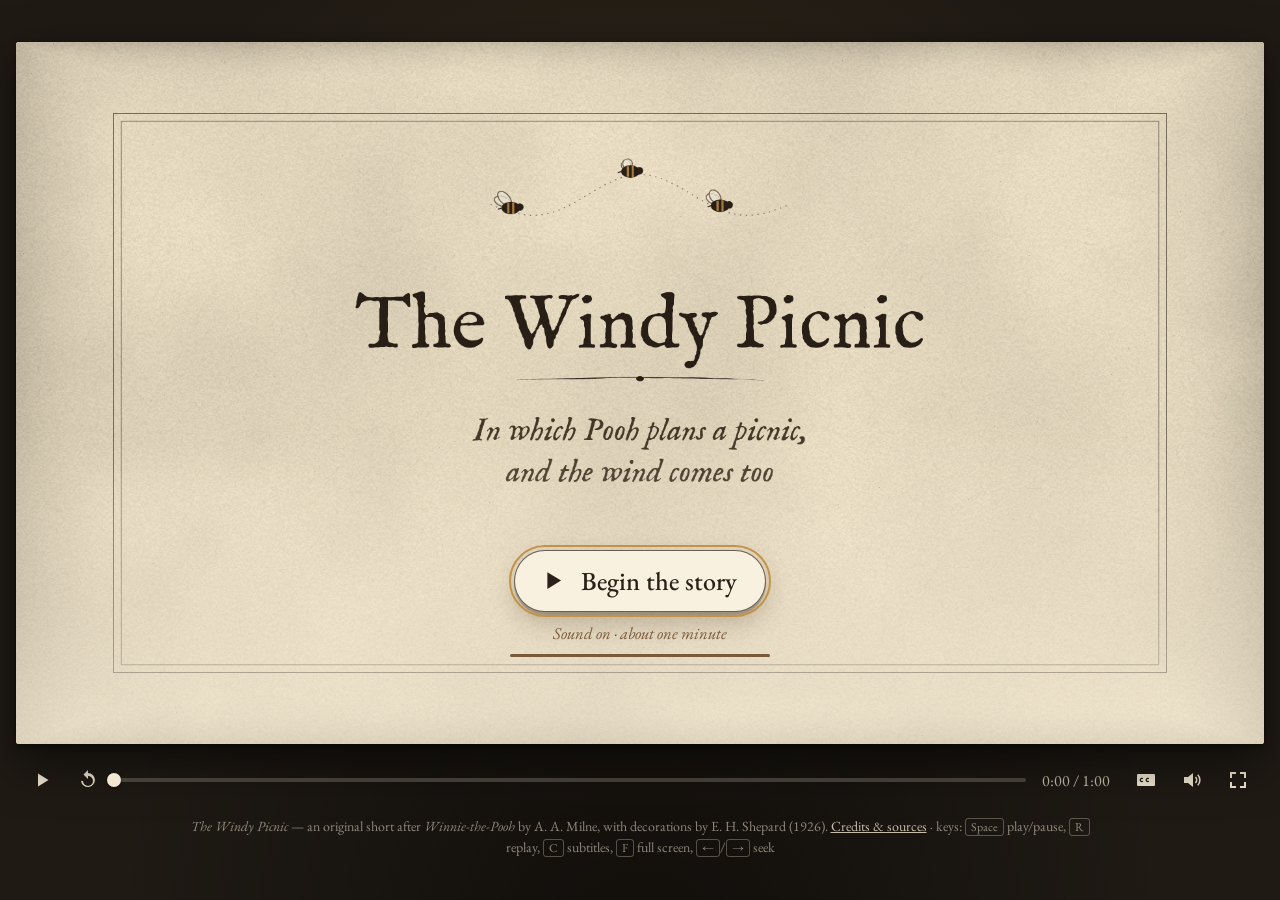
==== windy-picnic/index.html @ ddf7a523 "Add The Windy Picnic: animated short (work in progress) Vanilla JS canvas animation after the 1926 W" ====
<!doctype html>
<html lang="en">
<head>
  <meta charset="utf-8">
  <meta name="viewport" content="width=device-width, initial-scale=1">
  <title>The Windy Picnic</title>
  <meta name="description" content="An original one-minute animated short with Winnie-the-Pooh and Piglet, after A. A. Milne and E. H. Shepard (1926).">
  <link rel="stylesheet" href="css/fonts.css">
  <link rel="stylesheet" href="css/style.css">
</head>
<body>
  <main class="room">
    <section class="stage" id="stage" aria-label="The Windy Picnic, animated short">
      <canvas id="film" width="1920" height="1080" aria-hidden="true"></canvas>

      <div class="cover" id="cover">
        <button class="begin" id="begin" type="button" disabled>
          <svg viewBox="0 0 24 24" aria-hidden="true"><path d="M8 5.5v13l10.5-6.5z"/></svg>
          <span id="beginLabel">Preparing the pages…</span>
        </button>
        <p class="cover-note" id="coverNote">Sound on · about one minute</p>
        <div class="loading" id="loading" aria-hidden="true"><span id="loadingBar"></span></div>
      </div>

      <div class="replay-card" id="replayCard" hidden>
        <button class="begin" id="replayBig" type="button">
          <svg viewBox="0 0 24 24" aria-hidden="true"><path d="M12 5V2L7.5 6.5 12 11V8a5 5 0 1 1-5 5H5a7 7 0 1 0 7-8z"/></svg>
          <span>Read it again</span>
        </button>
      </div>
      <p class="sr-only" id="captionLive" aria-live="polite"></p>
    </section>

    <nav class="controls" id="controls" aria-label="Playback controls">
      <button class="ctl" id="playPause" type="button" aria-label="Play" disabled>
        <svg class="i-play" viewBox="0 0 24 24" aria-hidden="true"><path d="M8 5.5v13l10.5-6.5z"/></svg>
        <svg class="i-pause" viewBox="0 0 24 24" aria-hidden="true"><path d="M7 5h3.6v14H7zM13.4 5H17v14h-3.6z"/></svg>
      </button>
      <button class="ctl" id="replay" type="button" aria-label="Replay from the beginning" disabled>
        <svg viewBox="0 0 24 24" aria-hidden="true"><path d="M12 5V2L7.5 6.5 12 11V8a5 5 0 1 1-5 5H5a7 7 0 1 0 7-8z"/></svg>
      </button>
      <div class="scrub" id="scrub" role="slider" tabindex="0" aria-label="Position" aria-valuemin="0" aria-valuemax="60" aria-valuenow="0">
        <div class="scrub-fill" id="scrubFill"></div>
      </div>
      <span class="time" id="time">0:00 / 1:00</span>
      <button class="ctl on" id="cc" type="button" aria-label="Subtitles" aria-pressed="true">
        <svg viewBox="0 0 24 24" aria-hidden="true"><path d="M4 6h16a1 1 0 0 1 1 1v10a1 1 0 0 1-1 1H4a1 1 0 0 1-1-1V7a1 1 0 0 1 1-1zm2.5 4.2a2.3 2.3 0 0 0 0 3.6c.7.5 1.9.5 2.7-.1l-.6-1c-.5.3-1 .3-1.3.1a1 1 0 0 1 0-1.6c.3-.2.8-.2 1.3.1l.6-1c-.8-.6-2-.6-2.7-.1zm6 0a2.3 2.3 0 0 0 0 3.6c.7.5 1.9.5 2.7-.1l-.6-1c-.5.3-1 .3-1.3.1a1 1 0 0 1 0-1.6c.3-.2.8-.2 1.3.1l.6-1c-.8-.6-2-.6-2.7-.1z"/></svg>
      </button>
      <button class="ctl" id="mute" type="button" aria-label="Mute" aria-pressed="false">
        <svg class="i-vol" viewBox="0 0 24 24" aria-hidden="true"><path d="M4 9h4l5-4v14l-5-4H4zM16 8.5a5 5 0 0 1 0 7l-1.1-1.1a3.4 3.4 0 0 0 0-4.8zM18.3 6.2a8.3 8.3 0 0 1 0 11.6l-1.1-1.1a6.7 6.7 0 0 0 0-9.4z"/></svg>
        <svg class="i-muted" viewBox="0 0 24 24" aria-hidden="true"><path d="M4 9h4l5-4v14l-5-4H4zM15.5 9.6l1.1-1.1 2.4 2.4 2.4-2.4 1.1 1.1-2.4 2.4 2.4 2.4-1.1 1.1-2.4-2.4-2.4 2.4-1.1-1.1 2.4-2.4z"/></svg>
      </button>
      <button class="ctl" id="full" type="button" aria-label="Full screen">
        <svg viewBox="0 0 24 24" aria-hidden="true"><path d="M4 4h6v2H6v4H4zm10 0h6v6h-2V6h-4zM4 14h2v4h4v2H4zm14 0h2v6h-6v-2h4z"/></svg>
      </button>
    </nav>

    <footer class="colophon">
      <p><em>The Windy Picnic</em> — an original short after <em>Winnie-the-Pooh</em> by A. A. Milne, with decorations by E. H. Shepard (1926).
        <a href="CREDITS.md">Credits &amp; sources</a> · keys: <kbd>Space</kbd> play/pause, <kbd>R</kbd> replay, <kbd>C</kbd> subtitles, <kbd>F</kbd> full screen, <kbd>←</kbd>/<kbd>→</kbd> seek</p>
    </footer>
  </main>

  <script src="js/util.js"></script>
  <script src="js/ink.js"></script>
  <script src="js/characters.js"></script>
  <script src="js/props.js"></script>
  <script src="js/world.js"></script>
  <script src="js/cloth.js"></script>
  <script src="js/film.js"></script>
  <script src="js/cues.js"></script>
  <script src="js/player.js"></script>
</body>
</html>
---- windy-picnic/css/fonts.css ----
/* Bundled typefaces (SIL Open Font License): IM Fell English by Igino Marini, EB Garamond by Georg Duffner & Octavio Pardo. */
@font-face { font-family: 'IM Fell English'; src: url('../assets/fonts/IMFeENrm28P.ttf') format('truetype'); font-style: normal; font-display: block; }
@font-face { font-family: 'IM Fell English'; src: url('../assets/fonts/IMFeENit28P.ttf') format('truetype'); font-style: italic; font-display: block; }
@font-face { font-family: 'IM Fell English SC'; src: url('../assets/fonts/IMFeENsc28P.ttf') format('truetype'); font-display: block; }
@font-face { font-family: 'EB Garamond'; src: url('../assets/fonts/EBGaramond[wght].ttf') format('truetype'); font-weight: 400 800; font-style: normal; font-display: block; }
@font-face { font-family: 'EB Garamond'; src: url('../assets/fonts/EBGaramond-Italic[wght].ttf') format('truetype'); font-weight: 400 800; font-style: italic; font-display: block; }
---- windy-picnic/css/style.css ----
:root {
  --room: #1f1a14;
  --room-2: #2c241b;
  --paper: #f2e8d2;
  --paper-2: #e6d9bb;
  --ink: #2b2118;
  --sepia: #7a5a3a;
  --honey: #c3934a;
  --moss: #7d8a4e;
  --ctl-h: 48px;
}

* { box-sizing: border-box; }

html, body {
  margin: 0;
  height: 100%;
  background: var(--room);
  color: var(--paper);
  font-family: 'EB Garamond', Georgia, serif;
}

body {
  background:
    radial-gradient(ellipse at 50% 38%, rgba(195, 147, 74, 0.12), transparent 60%),
    radial-gradient(ellipse at 50% 120%, rgba(0, 0, 0, 0.5), transparent 60%),
    var(--room);
}

.room {
  min-height: 100%;
  display: flex;
  flex-direction: column;
  align-items: center;
  justify-content: center;
  padding: 16px;
  gap: 12px;
}

/* the film, 16:9, as large as fits with room for the controls */
.stage {
  position: relative;
  width: min(100%, calc((100vh - var(--ctl-h) - 96px) * 16 / 9));
  min-width: min(100%, 320px);
  aspect-ratio: 16 / 9;
  background: var(--paper);
  border-radius: 3px;
  box-shadow: 0 1px 0 rgba(255, 240, 210, 0.15) inset, 0 18px 50px rgba(0, 0, 0, 0.55), 0 2px 6px rgba(0, 0, 0, 0.4);
  overflow: hidden;
}

.stage canvas {
  display: block;
  width: 100%;
  height: 100%;
}

.stage:fullscreen { width: 100vw; height: 100vh; max-width: none; border-radius: 0; background: #000; }
.stage:fullscreen canvas { object-fit: contain; }

/* cover: shown until the first press (which also unlocks sound) */
.cover, .replay-card {
  position: absolute;
  inset: 0;
  display: flex;
  flex-direction: column;
  align-items: center;
  justify-content: flex-end;
  padding-bottom: 7%;
  gap: 10px;
  background: linear-gradient(to top, rgba(242, 232, 210, 0.55), transparent 45%);
  transition: opacity 0.6s ease;
}
.cover.gone { opacity: 0; pointer-events: none; visibility: hidden; transition: opacity 0.6s ease, visibility 0s linear 0.6s; }

.begin {
  display: inline-flex;
  align-items: center;
  gap: 12px;
  padding: 14px 28px 14px 22px;
  font: 500 clamp(17px, 2.1vw, 26px) / 1 'EB Garamond', Georgia, serif;
  color: var(--ink);
  background: #f8f1e0;
  border: 1.5px solid rgba(43, 33, 24, 0.7);
  border-radius: 999px;
  box-shadow: 0 3px 0 rgba(43, 33, 24, 0.25), 0 10px 24px rgba(60, 40, 20, 0.25);
  cursor: pointer;
  transition: transform 0.15s ease, box-shadow 0.15s ease, background 0.15s ease;
}
.begin svg { width: 1.2em; height: 1.2em; fill: var(--ink); }
.begin:hover:not(:disabled) { transform: translateY(-1px); background: #fffaf0; }
.begin:active:not(:disabled) { transform: translateY(1px); box-shadow: 0 1px 0 rgba(43, 33, 24, 0.25); }
.begin:disabled { cursor: progress; opacity: 0.85; }
.begin:focus-visible, .ctl:focus-visible, .scrub:focus-visible { outline: 2px solid var(--honey); outline-offset: 3px; }

.cover-note {
  margin: 0;
  font-style: italic;
  font-size: clamp(13px, 1.3vw, 17px);
  color: var(--sepia);
}

.loading {
  width: min(260px, 40%);
  height: 3px;
  background: rgba(122, 90, 58, 0.25);
  border-radius: 2px;
  overflow: hidden;
}
.loading span { display: block; height: 100%; width: 0; background: var(--sepia); transition: width 0.2s; }
.loading.done { visibility: hidden; }

.replay-card { justify-content: center; padding: 0; background: rgba(242, 232, 210, 0.25); }
.replay-card[hidden] { display: none; }

/* controls */
.controls {
  width: min(100%, calc((100vh - var(--ctl-h) - 96px) * 16 / 9));
  min-width: min(100%, 320px);
  height: var(--ctl-h);
  display: flex;
  align-items: center;
  gap: 6px;
  padding: 0 6px;
}

.ctl {
  width: 40px;
  height: 40px;
  flex: none;
  display: grid;
  place-items: center;
  border: 0;
  border-radius: 50%;
  background: transparent;
  color: var(--paper);
  cursor: pointer;
  transition: background 0.15s ease;
}
.ctl svg { width: 24px; height: 24px; fill: currentColor; }
.ctl:hover:not(:disabled) { background: rgba(242, 232, 210, 0.1); }
.ctl:disabled { opacity: 0.35; cursor: default; }
.ctl#cc:not(.on) { opacity: 0.45; }
.ctl .i-pause, .ctl.playing .i-play { display: none; }
.ctl.playing .i-pause { display: block; }
.ctl .i-muted, .ctl.muted .i-vol { display: none; }
.ctl.muted .i-muted { display: block; }

.scrub {
  flex: 1;
  height: 28px;
  position: relative;
  cursor: pointer;
  touch-action: none;
}
.scrub::before {
  content: '';
  position: absolute;
  left: 0; right: 0; top: 50%;
  height: 4px;
  transform: translateY(-50%);
  background: rgba(242, 232, 210, 0.2);
  border-radius: 2px;
}
.scrub-fill {
  position: absolute;
  left: 0; top: 50%;
  height: 4px;
  width: 0;
  transform: translateY(-50%);
  background: var(--honey);
  border-radius: 2px;
}
.scrub-fill::after {
  content: '';
  position: absolute;
  right: -7px; top: 50%;
  width: 14px; height: 14px;
  transform: translateY(-50%);
  background: var(--paper);
  border-radius: 50%;
  box-shadow: 0 1px 3px rgba(0, 0, 0, 0.5);
}

.time {
  flex: none;
  min-width: 88px;
  text-align: center;
  font-variant-numeric: tabular-nums;
  font-size: 16px;
  color: rgba(242, 232, 210, 0.8);
}

.colophon {
  max-width: 900px;
  text-align: center;
  font-size: 14px;
  line-height: 1.5;
  color: rgba(242, 232, 210, 0.55);
}
.colophon p { margin: 0; }
.colophon a { color: rgba(242, 232, 210, 0.8); }
kbd {
  font: inherit;
  font-size: 12px;
  padding: 0 5px;
  border: 1px solid rgba(242, 232, 210, 0.3);
  border-radius: 3px;
}

.sr-only {
  position: absolute !important;
  width: 1px; height: 1px;
  overflow: hidden;
  clip: rect(0 0 0 0);
  white-space: nowrap;
}

@media (max-width: 560px) {
  .time { min-width: 0; font-size: 13px; }
  .ctl { width: 36px; height: 36px; }
  #full { display: none; }
  .colophon { font-size: 12px; }
}
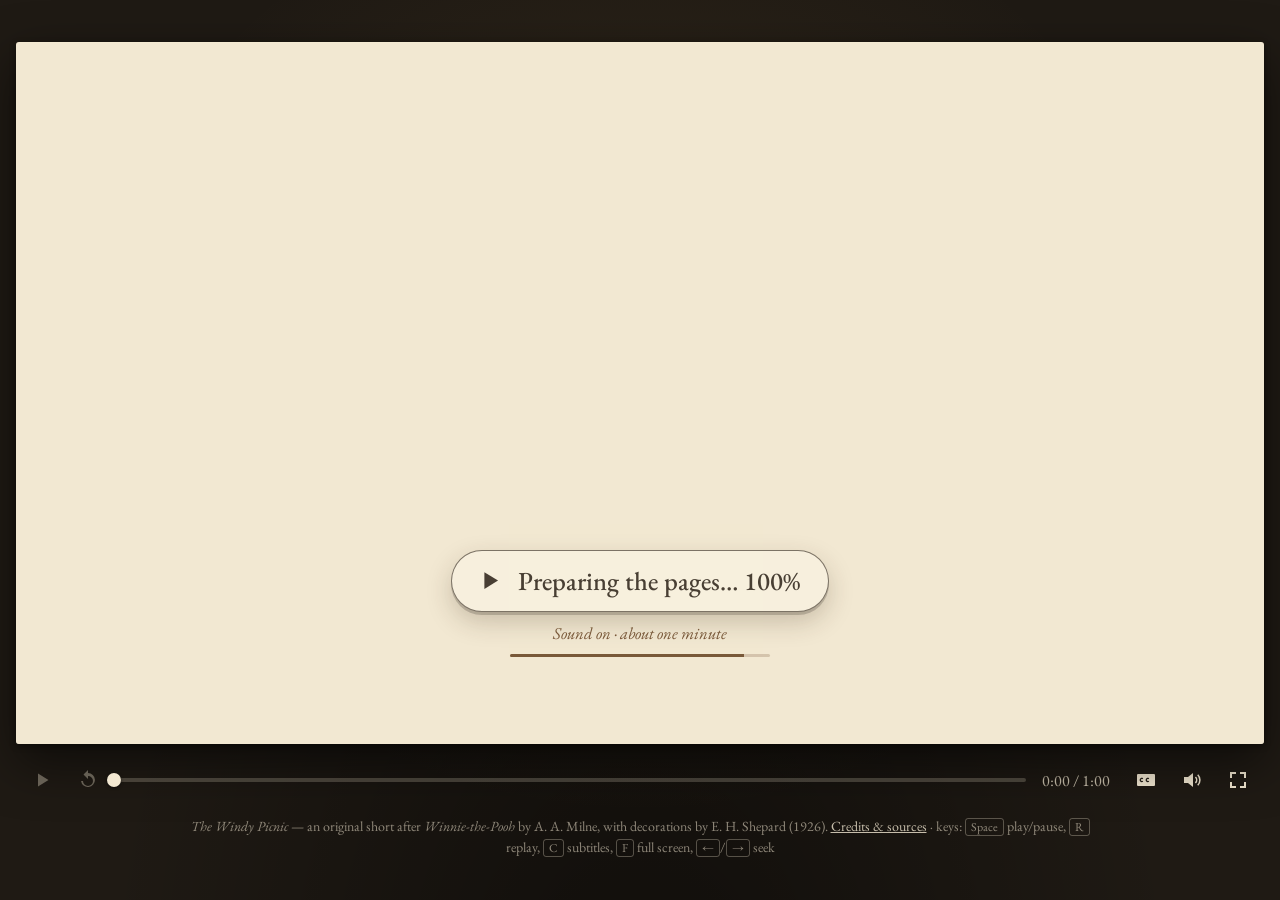
==== commit acc81c95: "British narration, recorded foley, phone playback, and Piglet's jumps Narration - The voices take th" ====
--- a/windy-picnic/index.html
+++ b/windy-picnic/index.html
@@ -2,14 +2,15 @@
 <html lang="en">
 <head>
   <meta charset="utf-8">
-  <meta name="viewport" content="width=device-width, initial-scale=1">
+  <meta name="viewport" content="width=device-width, initial-scale=1, viewport-fit=cover">
+  <meta name="theme-color" content="#1f1a14">
   <title>The Windy Picnic</title>
   <meta name="description" content="An original one-minute animated short with Winnie-the-Pooh and Piglet, after A. A. Milne and E. H. Shepard (1926).">
   <link rel="stylesheet" href="css/fonts.css">
   <link rel="stylesheet" href="css/style.css">
 </head>
 <body>
-  <main class="room">
+  <main class="room" id="room">
     <section class="stage" id="stage" aria-label="The Windy Picnic, animated short">
       <canvas id="film" width="1920" height="1080" aria-hidden="true"></canvas>
 
@@ -55,12 +56,25 @@
       </button>
     </nav>
 
+    <!-- on a phone held upright the film is small, so the subtitles are set here, full size -->
+    <div class="captions" id="captions" aria-hidden="true"></div>
+    <p class="rotate-hint" id="rotateHint">
+      <svg viewBox="0 0 24 24" aria-hidden="true"><path d="M8.5 2h7A1.5 1.5 0 0 1 17 3.5v7h-2V4H9v16h3v2H8.5A1.5 1.5 0 0 1 7 20.5v-17A1.5 1.5 0 0 1 8.5 2zm6 13h6a1.5 1.5 0 0 1 1.5 1.5v4a1.5 1.5 0 0 1-1.5 1.5h-6a1.5 1.5 0 0 1-1.5-1.5v-4a1.5 1.5 0 0 1 1.5-1.5zm.5 2v3h5v-3z"/></svg>
+      Turn your phone sideways for the whole picture
+    </p>
+
     <footer class="colophon">
       <p><em>The Windy Picnic</em> — an original short after <em>Winnie-the-Pooh</em> by A. A. Milne, with decorations by E. H. Shepard (1926).
-        <a href="CREDITS.md">Credits &amp; sources</a> · keys: <kbd>Space</kbd> play/pause, <kbd>R</kbd> replay, <kbd>C</kbd> subtitles, <kbd>F</kbd> full screen, <kbd>←</kbd>/<kbd>→</kbd> seek</p>
+        <a href="CREDITS.md">Credits &amp; sources</a><span class="keys"> · keys: <kbd>Space</kbd> play/pause, <kbd>R</kbd> replay, <kbd>C</kbd> subtitles, <kbd>F</kbd> full screen, <kbd>←</kbd>/<kbd>→</kbd> seek</span></p>
     </footer>
   </main>
 
+  <script>
+    // phones and small tablets: keep less painted detail in memory (see js/util.js)
+    window.WP_OPTS = {
+      lowMem: (matchMedia('(pointer: coarse)').matches && Math.min(screen.width, screen.height) <= 1100) || (navigator.deviceMemory || 8) <= 4,
+    };
+  </script>
   <script src="js/util.js"></script>
   <script src="js/ink.js"></script>
   <script src="js/characters.js"></script>
--- a/windy-picnic/css/style.css
+++ b/windy-picnic/css/style.css
@@ -8,7 +8,9 @@
   --honey: #c3934a;
   --moss: #7d8a4e;
   --ctl-h: 48px;
-}
+  --vh: 100vh; /* the visible height; phones' toolbars come and go (see below) */
+}
+@supports (height: 100dvh) { :root { --vh: 100dvh; } }
 
 * { box-sizing: border-box; }
 
@@ -28,7 +30,7 @@
 }
 
 .room {
-  min-height: 100%;
+  min-height: var(--vh);
   display: flex;
   flex-direction: column;
   align-items: center;
@@ -40,9 +42,10 @@
 /* the film, 16:9, as large as fits with room for the controls */
 .stage {
   position: relative;
-  width: min(100%, calc((100vh - var(--ctl-h) - 96px) * 16 / 9));
+  width: min(100%, calc((var(--vh) - var(--ctl-h) - 96px) * 16 / 9));
   min-width: min(100%, 320px);
   aspect-ratio: 16 / 9;
+  touch-action: manipulation;
   background: var(--paper);
   border-radius: 3px;
   box-shadow: 0 1px 0 rgba(255, 240, 210, 0.15) inset, 0 18px 50px rgba(0, 0, 0, 0.55), 0 2px 6px rgba(0, 0, 0, 0.4);
@@ -55,8 +58,6 @@
   height: 100%;
 }
 
-.stage:fullscreen { width: 100vw; height: 100vh; max-width: none; border-radius: 0; background: #000; }
-.stage:fullscreen canvas { object-fit: contain; }
 
 /* cover: shown until the first press (which also unlocks sound) */
 .cover, .replay-card {
@@ -115,7 +116,7 @@
 
 /* controls */
 .controls {
-  width: min(100%, calc((100vh - var(--ctl-h) - 96px) * 16 / 9));
+  width: min(100%, calc((var(--vh) - var(--ctl-h) - 96px) * 16 / 9));
   min-width: min(100%, 320px);
   height: var(--ctl-h);
   display: flex;
@@ -135,6 +136,8 @@
   background: transparent;
   color: var(--paper);
   cursor: pointer;
+  touch-action: manipulation;
+  -webkit-tap-highlight-color: transparent;
   transition: background 0.15s ease;
 }
 .ctl svg { width: 24px; height: 24px; fill: currentColor; }
@@ -216,9 +219,99 @@
   white-space: nowrap;
 }
 
+/* ------------------------------------------------------------ touch screens */
+
+.captions, .rotate-hint { display: none; }
+
+@media (pointer: coarse) {
+  /* fingers need bigger targets (44 px, as the platform guidelines ask) */
+  .ctl { width: 44px; height: 44px; }
+  .ctl svg { width: 26px; height: 26px; }
+  .scrub { height: 44px; }
+  .scrub::before, .scrub-fill { height: 5px; }
+  .scrub-fill::after { width: 20px; height: 20px; right: -10px; }
+  .keys { display: none; }
+}
+
 @media (max-width: 560px) {
   .time { min-width: 0; font-size: 13px; }
-  .ctl { width: 36px; height: 36px; }
-  #full { display: none; }
-  .colophon { font-size: 12px; }
-}
+  .controls { gap: 2px; padding: 0 2px; }
+  .colophon { font-size: 12px; padding: 0 12px; }
+}
+
+/* a phone held upright: the film runs edge to edge, and the subtitles are set below it at a
+   size you can read (inside the picture they would be a few pixels high) */
+.room.narrow { padding: max(8px, env(safe-area-inset-top)) 0 max(12px, env(safe-area-inset-bottom)); gap: 8px; justify-content: flex-start; }
+.room.narrow .stage { width: 100%; min-width: 0; border-radius: 0; }
+.room.narrow .controls { width: 100%; min-width: 0; padding: 0 max(6px, env(safe-area-inset-left)); }
+.room.narrow.show-captions .captions { display: flex; }
+.room.narrow.portrait .rotate-hint { display: flex; }
+
+.captions {
+  width: 100%;
+  min-height: 3.4em;
+  padding: 0 18px;
+  flex-direction: column;
+  align-items: center;
+  justify-content: flex-start;
+  text-align: center;
+  font-size: 19px;
+  line-height: 1.3;
+  color: var(--paper);
+}
+.captions .line { max-width: 34em; }
+.captions .w { color: rgba(242, 232, 210, 0.38); transition: color 0.12s ease; }
+.captions .w.said { color: var(--paper); }
+.captions .w.pooh { font-style: italic; }
+.captions .w.pooh.said { color: #e6b877; }
+.captions .w.piglet { font-style: italic; }
+.captions .w.piglet.said { color: #bccb86; }
+
+.rotate-hint {
+  margin: 4px 0 0;
+  align-items: center;
+  gap: 8px;
+  font-size: 14px;
+  font-style: italic;
+  color: rgba(242, 232, 210, 0.6);
+}
+.rotate-hint svg { width: 20px; height: 20px; fill: currentColor; flex: none; }
+
+/* immersive: the film fills the screen (full screen, or a phone turned sideways) and the
+   controls float over its foot, fading away while it plays */
+.room.immersive {
+  padding: 0;
+  gap: 0;
+  background: #000;
+  min-height: var(--vh);
+  justify-content: center;
+}
+.room.immersive .stage {
+  width: min(100vw, calc(var(--vh) * 16 / 9));
+  min-width: 0;
+  border-radius: 0;
+  box-shadow: none;
+}
+.room.immersive .controls {
+  position: fixed;
+  left: 50%;
+  bottom: 0;
+  transform: translateX(-50%);
+  z-index: 3;
+  width: min(100vw, calc(var(--vh) * 16 / 9));
+  min-width: 0;
+  height: auto;
+  min-height: 60px;
+  padding: 10px max(10px, env(safe-area-inset-right)) max(6px, env(safe-area-inset-bottom)) max(10px, env(safe-area-inset-left));
+  background: linear-gradient(to top, rgba(18, 13, 8, 0.78), rgba(18, 13, 8, 0));
+  transition: opacity 0.35s ease;
+}
+.room.immersive.idle .controls { opacity: 0; pointer-events: none; }
+.room.immersive.idle { cursor: none; }
+.room.immersive .colophon, .room.immersive .rotate-hint { display: none; }
+.room.immersive:not(.narrow) .captions { display: none; }
+
+/* full screen: the real thing where the browser allows it, otherwise (iPhone Safari) the
+   page itself covers the screen */
+.room:fullscreen { width: 100vw; height: 100vh; }
+.room.pseudo-full { position: fixed; inset: 0; z-index: 100; overflow: hidden; }
